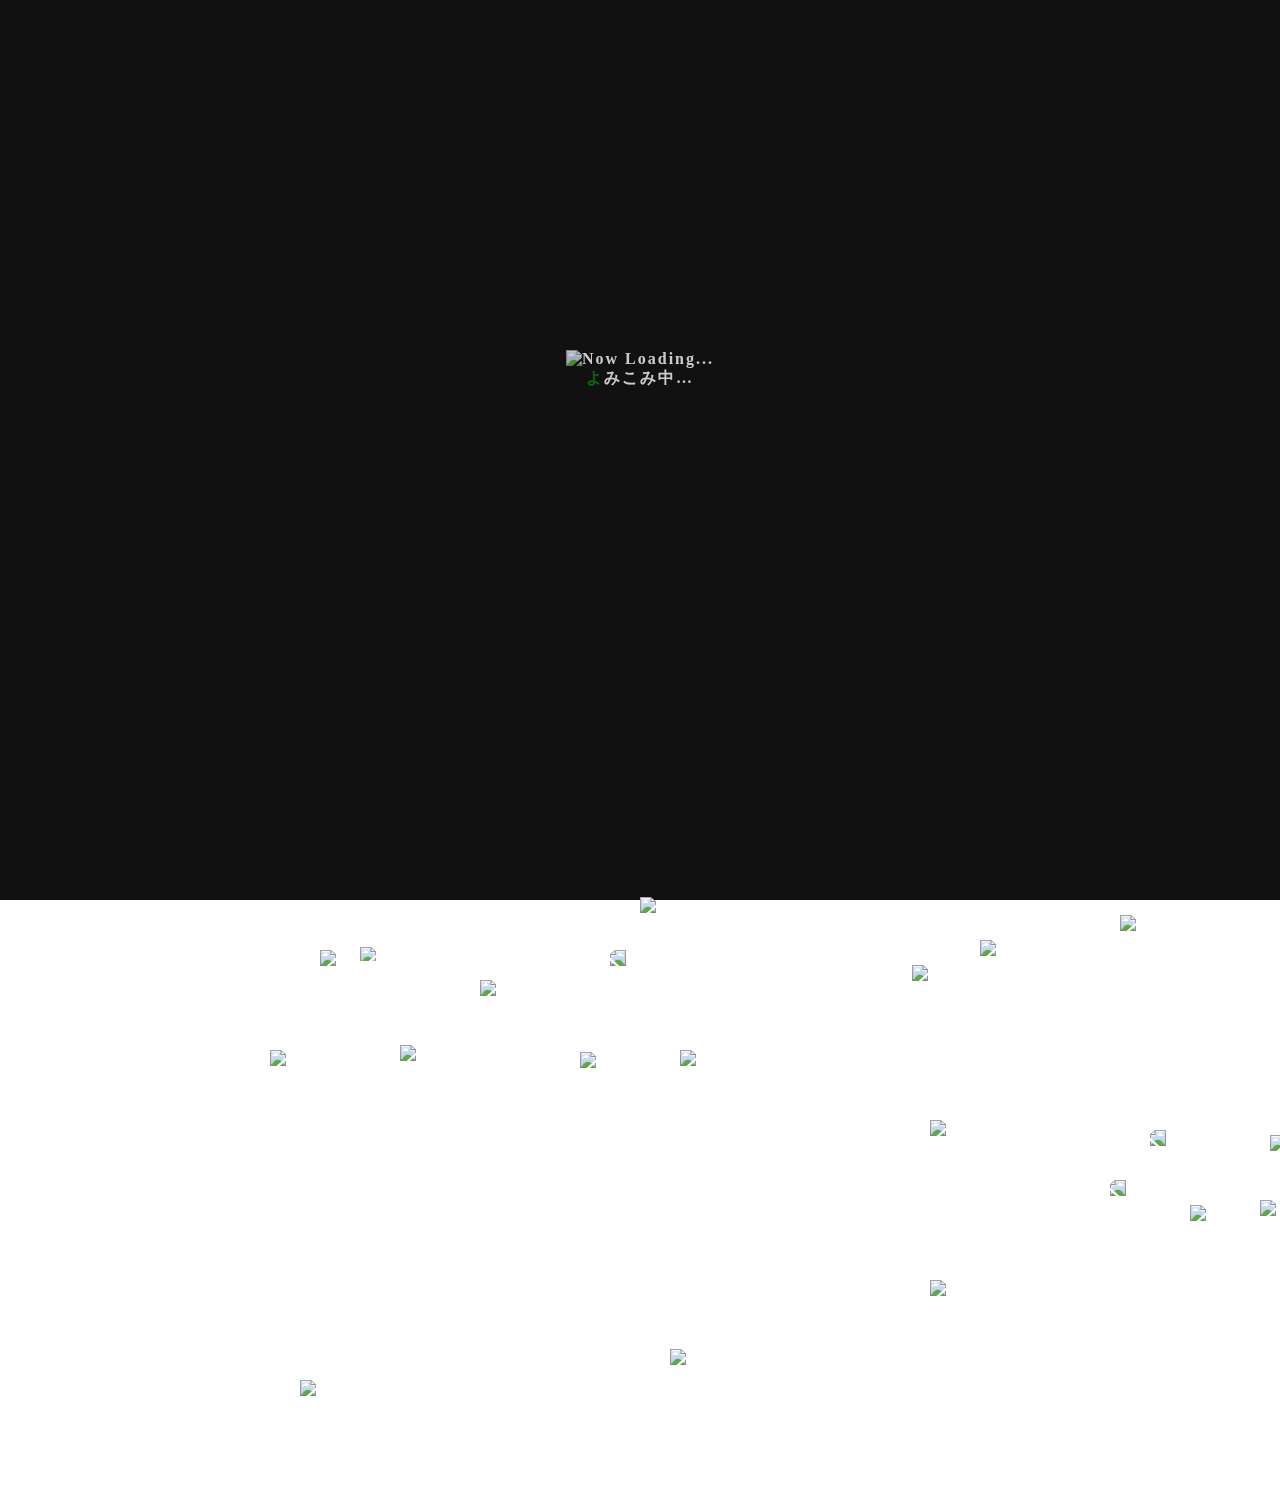
==== index.html @ 33601025 "Add files via upload" ====
<!DOCTYPE html>
<html lang="ja">
<head>
	<meta charset="utf-8">
    <meta name="viewport" content="width=device-width,initial-scale=2.0,minimum-scale=1.7">
    <link rel="shortcut icon" href="material/favicon.png">
	<title>かえるとつくし</title>
	<link rel="stylesheet" type="text/css" href="main.css" media="all">    
    <script src="http://ajax.googleapis.com/ajax/libs/jquery/1.11.1/jquery.min.js"></script>
        <script>
        $(function() {
          var h = $(window).height();

          $('#wrap').css('display','none');
          $('#loader-bg ,#loader').height(h).css('display','block');
        });

        $(window).load(function () { //全ての読み込みが完了したら実行
          $('#loader-bg').delay(900).fadeOut(800);
          $('#loader').delay(600).fadeOut(300);
          $('#wrap').css('display', 'block');
        });

        //10秒たったら強制的にロード画面を非表示
        $(function(){
          setTimeout('stopload()',10000);
        });

        function stopload(){
          $('#wrap').css('display','block');
          $('#loader-bg').delay(900).fadeOut(800);
          $('#loader').delay(600).fadeOut(300);
        }
        </script>
</head>
<body>
    <div id="loader-bg">
  <div id="loader">
    <img src="gif/walk3.gif" width="80" height="80" alt="Now Loading..." />
      <p><span id="green">よ</span>みこみ中…</p>
  </div>
</div>
<div id="wrap">
    <img src="material/background/back/back_resize.png"id="back_resize">

    
<!----------ここからつくし---------------------------------------------------->
    <img src="gif/t1.gif" id="t1">
    <img src="material/tsukushi/housi.png" id="housi">
    <img src="material/tsukushi/housi2.png" id="housi2">
     <img src="material/tsukushi/houshi3.png" id="housi3">
    <img src="material/tsukushi/ty2.png" id="ty2">
    <img src="material/tsukushi/houshi4.png" id="h4">
    <img src="gif/otama.gif" id="otama">
    <img src="material/tsukushi/t2.png" id="t2">
    <img src="material/tsukushi/t3.png" id="t3">
    <img src="material/tsukushi/t4.png" id="t4">
    <img src="material/tsukushi/t5.png" id="t5">

    
    
<!----------ここからカエル---------------------------------------------------->
    <img src="gif/yodare.gif" id="yodare">
    <img src="gif/anguri.gif" id="anguri">
     <img src="gif/walk.gif" id="walk">
    <img src="gif/rage.gif" id="rage">
    <a href="secret.html"><img src="gif/dig.gif" id="dig"></a>
    <img src="gif/pon.gif" id="pon">
    <img src="gif/banzai.gif" id="banzai">
    <img src="gif/banzai2.gif" id="banzai2">
    <img src="gif/kona.gif" id="kona">
    <img src="gif/sleep.gif" id="sleep">
    <img src="gif/kerobin.gif" id="kerobin">
    <img src="gif/nuku2.gif" id="nuku">
    <img src="gif/hipparo.gif" id="hipparo">
    <img src="gif/dig2.gif" id="dig2">
    <img src="gif/maze.gif" id="maze">
    <img src="gif/nabe.gif" id="nabe">
    <img src="gif/give.gif" id="give">
    <img src="gif/run2.gif" id="run">
    <img src="gif/poyo.gif" id="poyo">
 
    

    
    
<!----------背景---------------------------------------------------->    
    <img src="gif/kumo_1.gif" id="kumo1">
    <img src="gif/kumo_2.gif" id="kumo2">
    <img src="material/background/tree/tree1.png" id="tree1">
   <img src="material/background/back/rode.png" id="rode">
   <img src="material/background/back/saku2.png" id="saku">
    <img src="material/background/reaf/moko.png" id="moko">
    <img src="material/background/reaf/moko.png" id="moko2"><img src="material/background/reaf/moko.png" id="moko3"><img src="material/background/reaf/moko.png" id="moko4">
    <img src="material/background/reaf/kanban.png" id="kanban">
    <img src="material/background/yama/yama1.png" id="yama1">
   <img src="material/background/reaf/ha.png" id="ha">
    <img src="material/background/back/rode4.png" id="rode4">
    <img src="material/background/tree/tsubaki.png" id="tubaki">
    <img src="material/background/tree/tsubaki2.png" id="tubaki2">
    <img src="material/background/tree/tree2.png"  id="tree2">
    <img src="material/background/tree/tree3.png" id="tree3">
    <img src="material/background/reaf/ike2.png" id="ike">
    <img src="material/background/reaf/tuchi.png" id="tuchi">
    <img src="material/background/reaf/kanban2.png" id="kanban2">
    <img src="gif/kawa.gif" id="kawa">
   <img src="material/background/back/dodai.png" id="dodai">
    <img src="material/background/tree/tsubaki5.png" id="tsubaki4">
    <img src="gif/kumo4.gif" id="kumo4">
    <img src="material/background/back/ten.png" id="ten">
    <img src="material/background/back/rode5.png" id="rode5">
    <img src="material/background/reaf/ten.png" id="ten1">
    <img src="material/background/back/yama2.png" id="yama2">
    <img src="gif/wood.gif" id="wood">
    <img src="material/background/reaf/baketu.png" id="baketu">
    <img src="material/background/reaf/baketu2.png" id="baketu2">
    <img src="gif/sun.gif" id="sun">
    </div>
</body>
</html>
---- main.css ----
* {
	margin: 0;
	padding: 0;
}

body{
    background-image: url(material/background/back/back_color.png)
}

#loader-bg {
  display: none;
  position: fixed;
  width: 100%;
  height: 100%;
  top: 0px;
  left: 0px;
  background: #111111;
  z-index: 4;
}
#loader {
  display: none;
  position: fixed;
  top: 50%;
  left: 50%;
  width: 200px;
  height: 400px;
  margin-top: -100px;
  margin-left: -100px;
  text-align: center;
  color: #fff;
  z-index: 4;
  font-weight: 900;
  letter-spacing: 2px;
}

span#green{
    color: #008800	;
}

img#back_resize{
    position: absolute;
    height: 1500px;
    z-index: 3;
}


/*---------------------------------------------------ここからカエル----------------------------------------------------*/
img#yodare{
    position: absolute;
    height: 80px;
    top:330px;
    left:353px;
}
img#anguri{
    position: absolute;
    height: 100px;
    top:340px;
    left:260px;
}
img#walk{position: absolute;
    height: 100px;
    top:620px;
    left:410px;
    z-index: 1;}
img#sleep{position: absolute;
    height: 60px;
    top:466px;
    left:770px;
    transform:rotate(15deg) ;
    z-index: 1;}
img#dig{position: absolute;
    height: 105px;
    top:897px;
    left:640px;
    z-index: 5}
img#rage{position: absolute;
    height: 120px;
    top:880px;
    left:330px;
    z-index: 1}
img#pon{position: absolute;
    height: 100px;
    top:980px;
    left:480px;
    z-index: 1}
img#banzai{position: absolute;
    height: 150px;
    top:950px;
    left:320px;
    z-index: 1}
img#banzai2{position: absolute;
    height: 140px;
    top:950px;
    left:610px;
    z-index: 1;
    transform: scale(-1, 1);}
img#kerobin{position: absolute;
    height: 100px;
    top:1180px;
    left:1110px;
    z-index: 1;
    transform: scale(-1, 1);}
img#nuku{position: absolute;
    height: 100px;
    top:1130px;
    left:1150px;
    z-index: 1;
    transform: scale(-1, 1);}
img#hipparo{
    position: absolute;
    height: 120px;
    top:1135px;
    left:1270px;
    z-index: 1;
}
img#dig2{
    position: absolute;
    height: 150px;
    top:1225px;
    left:1490px;
    z-index: 2;
}
img#poyo{
    position: absolute;
    height: 120px;
    top:1280px;
    left:930px;
    z-index: 2;
}
img#kona{
    position: absolute;
    height: 125px;
    top:825px;
    left:527px;
    z-index: 1;
}
img#otama{
    position: absolute;
    height: 90px;
    top:795px;
    left:837px;
    z-index: 1;
    }
img#run{
    position: absolute;
    height: 90px;
    top:705px;
    left:1117px;
    z-index: 1;
    }
img#maze{
    position: absolute;
    height: 60px;
    top:526px;
    left:1201px;
    z-index: 1;
    }
img#nabe{
    position: absolute;
    height: 130px;
    top:485px;
    left:1121px;
    z-index: 1;
    }
img#sit{
    position: absolute;
    height: 50px;
    top:495px;
    left:1503px;
    z-index: 2;
    }
img#give{
    position: absolute;
    height: 60px;
    top:610px;
    left:1263px;
    z-index: 2;
    }
img#take{
    position: absolute;
    height: 80px;
    top:590px;
    left:1653px;
    z-index: 2;
    }
img#tum{
    position: absolute;
    height: 90px;
    top:639px;
    left:743px;
    z-index: 2;
    }


/*---------------------------------------------------ここからつくし----------------------------------------------------*/
img#t1{
    position: absolute;
    height: 350px;
    top:147px;
    left:165px;
}
img#housi{
    position: absolute;
    height: 100px;
    top:365px;
    left:420px;
}
img#housi2{
    position: absolute;
    height: 100px;
    top:380px;
    left:220px;
}
img#housi3{
    position: absolute;
    height: 100px;
    top:390px;
    left:310px;
}
img#h4{position: absolute;
    height: 85px;
    top:860px;
    left:470px;
    z-index: 1;}
img#t2{
    position: absolute;
    height: 85px;
    top:1205px;
    left:1190px;
    z-index: 1;
}
img#t3{
    position: absolute;
    height: 120px;
    top:1200px;
    left:1260px;
    z-index: 2;
}
img#t4{
    position: absolute;
    height: 90px;
    top:1120px;
    left:1320px;
    z-index: 1;
}
img#t5{
    position: absolute;
    height: 80px;
    top:1220px;
    left:1380px;
    z-index: 2;
}
img#ty1{
    position: absolute;
    height: 90px;
    top:815px;
    left:1110px;
    z-index: 1;
}
img#ty2{
    position: absolute;
    height: 70px;
    top:915px;
    left:1120px;
    z-index: 1;
}

/*---------------------------------------------------背景----------------------------------------------------*/
img#kumo1{
    position: absolute;
    height: 180px;
    top:200px;
    left:60px;
}

img#kumo2{
    position: absolute;
    height: 130px;
    top:250px;
    left:390px;
}
img#tree1{
    position: absolute;
    height: 150px;
    top:325px;
    left:110px;
}
img#tree4{
    position: absolute;
    height: 120px;
    top:590px;
    left:650px;
}
img#tree2{
    position: absolute;
    height: 150px;
    top:480px;
    left:400px;
}
img#tree3{
    position: absolute;
    height: 190px;
    top:599px;
    left:100px;}
img#tree6{
    position: absolute;
    height: 180px;
    top:639px;
    left:300px;}
img#rode{
    position: absolute;
    height: 350px;
    top:460px;
    left:189px;
    z-index: -1;
    }
img#ha{
     position: absolute;
    height: 60px;
    top:469px;
    left:770px;
    transform:rotate(10deg); 
}
img#kanban{
     position: absolute;
    height: 130px;
    top:610px;
    left:540px;
}
img#kanban2{
     position: absolute;
    height: 210px;
    top:881px;
    left:1119px;
}
img#saku{
     position: absolute;
    height: 500px;
    top:720px;
    left:120px;
}

img#ike{
      position: absolute;
    height: 550px;
    top:940px;
    left:980px;
}
img#moko{
    position: absolute;
    height: 50px;
    z-index: 1;
    top:1050px;
    left: 270px;
}
img#moko2{
    position: absolute;
    height: 50px;
    z-index: 1;
    top:1045px;
    left: 400px;
}
img#moko3{
    position: absolute;
    height: 35px;
    z-index: 1;
    top:1052px;
    left: 580px;
}
img#moko4{
    position: absolute;
    height: 40px;
    z-index: 1;
    top:1050px;
    left: 680px;
}
img#rode2{
    position: absolute;
    height: 550px;
    top:490px;
    left: 670px;
    z-index: -1;
}
img#wood{
    position: absolute;
    height: 250px;
    top:466px;
    left: 992px;
}

img#tesuto{  position: absolute;
    height: 550px;
    top:100px;
    left: 1500px;}
img#kumo4{
    position: absolute;
    height: 110px;
    top:220px;
    left: 600px;
}
img#tree5{
    position: absolute;
    height: 130px;
    top:486px;
    left: 570px;
}
img#ana{
    position: absolute;
    height: 35px;
    top:574px;
    left: 580px;
}
img#rock{ position: absolute;
    height: 39px;
    top:520px;
    left:1491px;
    z-index: 1;}

img#rock2{ position: absolute;
    height: 50px;
    top:575px;
    left:1451px;
    z-index: 1;}
img#baketu{
    position: absolute;
    height: 30px;
    top:660px;
    left:1243px;
    z-index: 2;
    }
img#baketu2{
    position: absolute;
    height: 30px;
    top:640px;
    left:1303px;
    z-index: 2;
    }
img#siru{
     position: absolute;
    height: 5px;
    top:570px;
    left:1523px;
    z-index: 2;
}
img#siru2{
     position: absolute;
    height: 4px;
    top:575px;
    left:1503px;
    z-index: 2;
}
img#tsubaki{position: absolute;
    height: 60px;
    top:595px;
    left:1461px;
    z-index: 1;}
img#tsubaki2{position: absolute;
    height: 70px;
    top:675px;
    left:1441px;
    z-index: 1;}
img#tsubaki3{position: absolute;
    height: 80px;
    top:805px;
    left:1481px;
    z-index: 1;}

img#rode3{position: absolute;
    height: 80px;
    top:488px;
    left:1321px;
    z-index: 1;
    
}
img#kumo5{
    position: absolute;
    height: 80px;
    top:320px;
    left: 1500px;
    
}
img#yama1{
     position: absolute;
    height: 260px;
    top:372px;
    left: 440px;
    z-index: -1;
    
}
img#rode4{ position: absolute;
    height: 330px;
    top:629px;
    left: 560px;
    z-index: -1;
    }
img#tubaki{ position: absolute;
    height: 60px;
    top:729px;
    left: 320px;
    z-index: -1;
    }
img#tubaki2{ position: absolute;
    height: 50px;
    top:529px;
    left: 190px;
    z-index: -1;
    }
img#tuchi{ position: absolute;
    height: 14px;
    top:947px;
    left: 360px;
    z-index: 1;
    }
img#kawa{ position: absolute;
    height: 150px;
    top:1349px;
    left: 670px;
    z-index: 1;
    }
img#dodai{ position: absolute;
    height: 660px;
    top:820px;
    left: -50px;
    z-index: 1;
    }
img#tsubaki4{ position: absolute;
    height: 70px;
    top:1380px;
    left: 300px;
    z-index: 1;
    }
img#ten{ position: absolute;
    height: 120px;
    top:1120px;
    left: 930px;
    z-index: 1;
    }
img#rode5{ position: absolute;
    height: 130px;
    top:865px;
    left: 1042px;
    z-index: -1;
    }
img#ten1{ position: absolute;
    height: 130px;
    top:965px;
    left: 912px;
    z-index: -1;
    }
img#yama2{ position: absolute;
    height: 340px;
    top:579px;
    left: 736px;
    z-index: -1;
    }
img#sun{ position: absolute;
    height: 240px;
    top:179px;
    left: 1206px;
    z-index: -1;
    }
img#sen1{ position: absolute;
    height: 160px;
    top:700px;
    left: 736px;
    z-index: -1;
    }
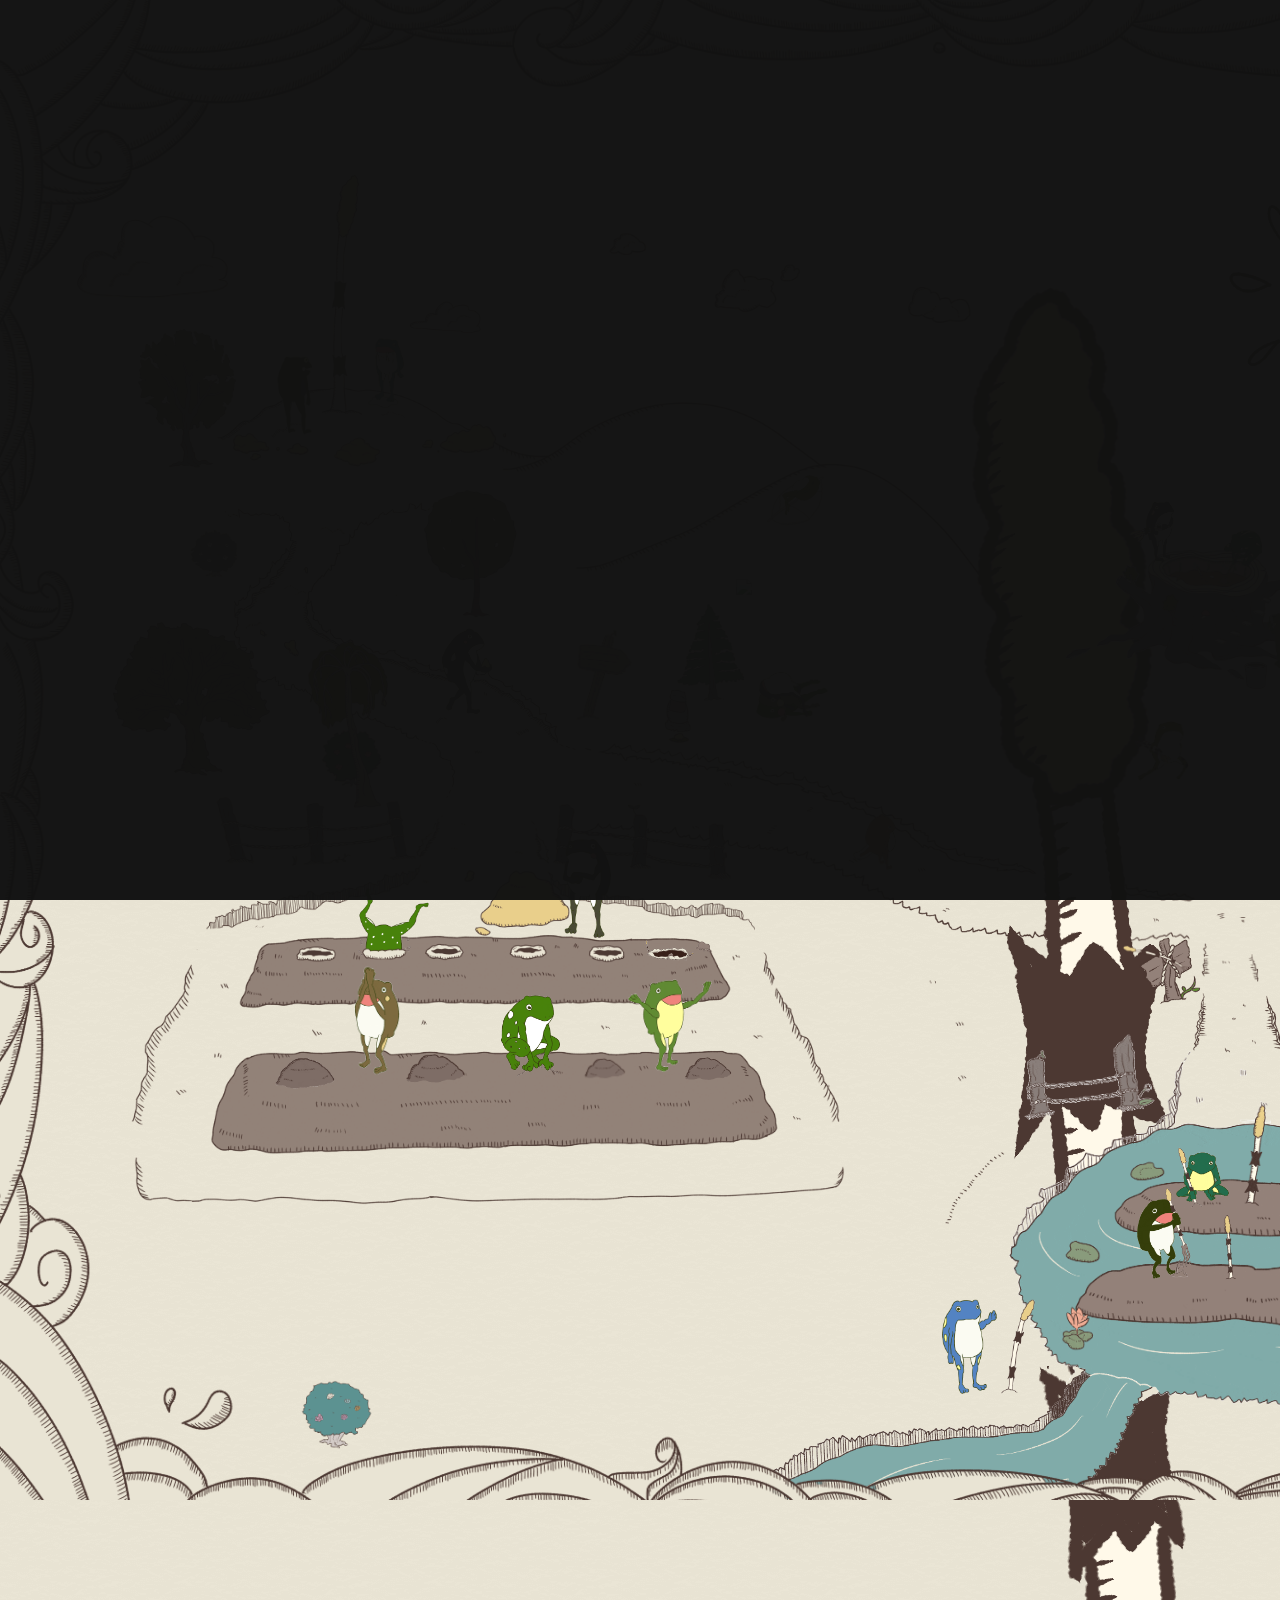
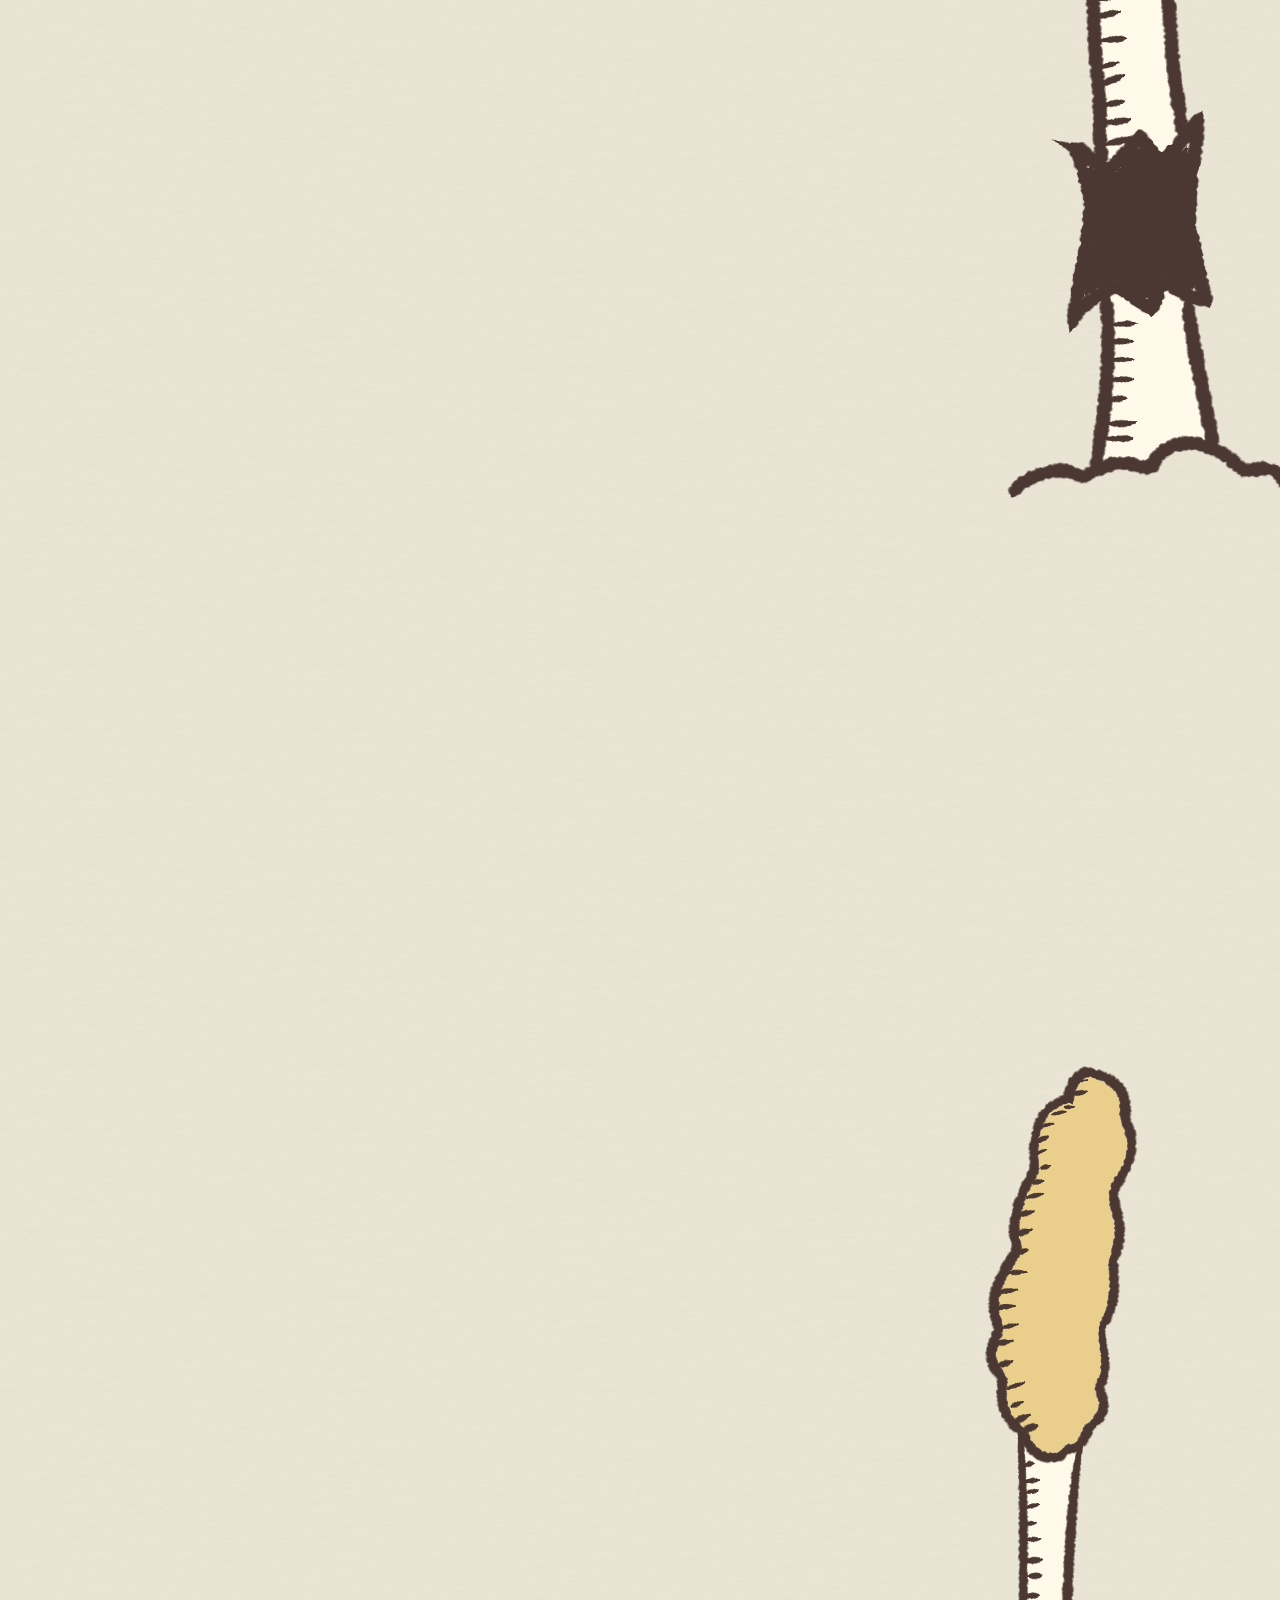
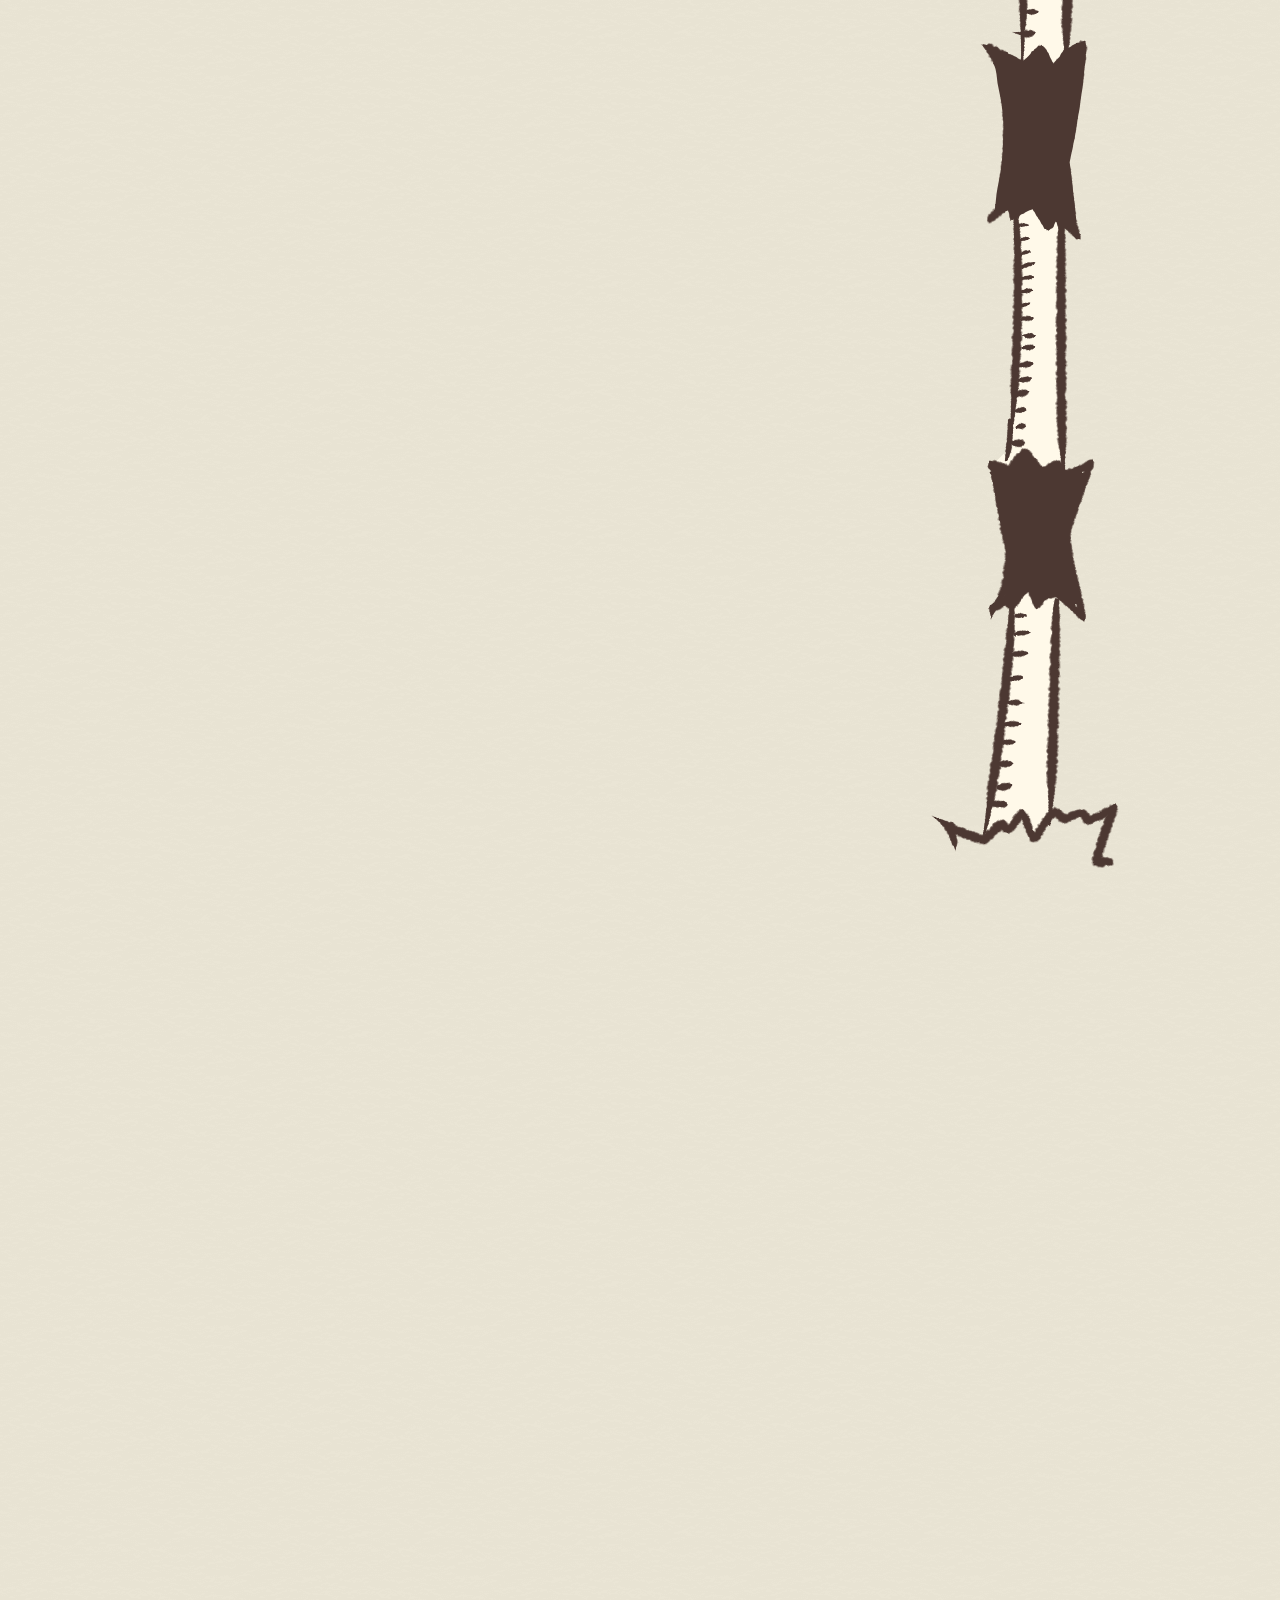
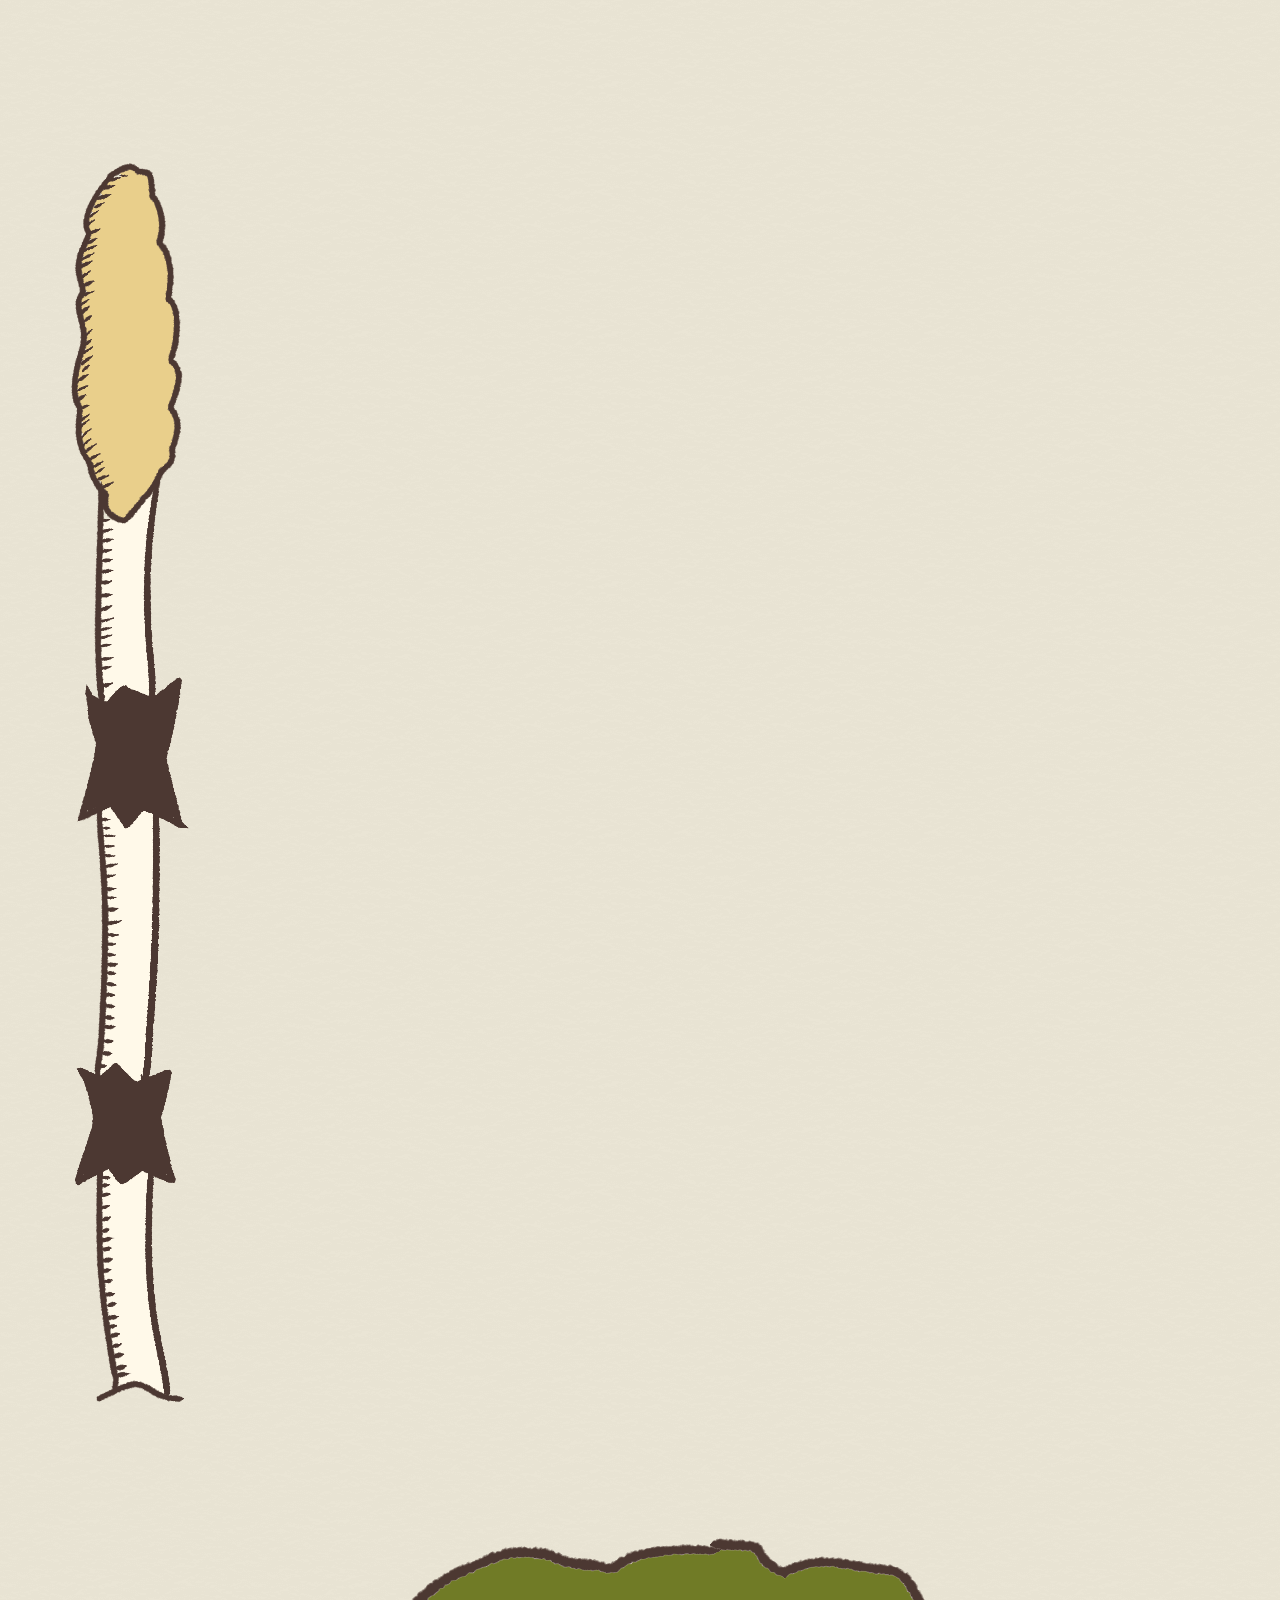
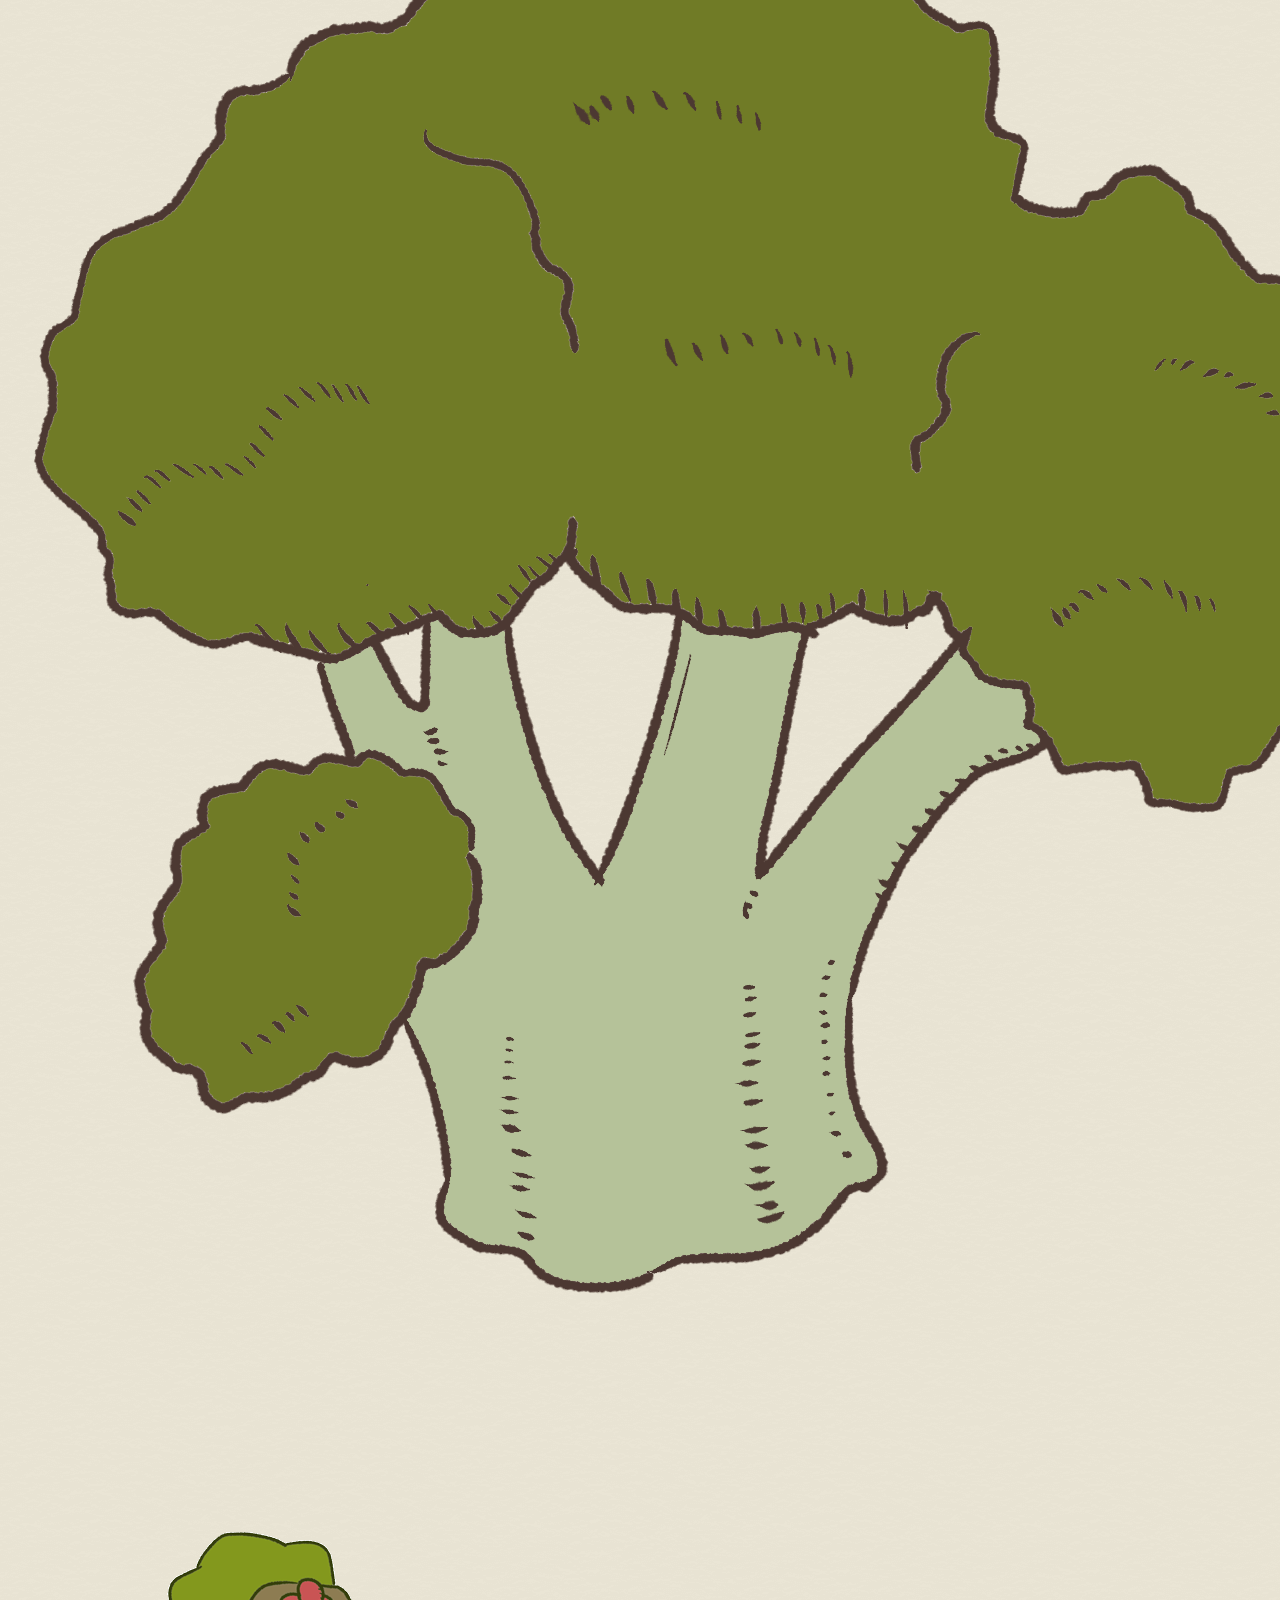
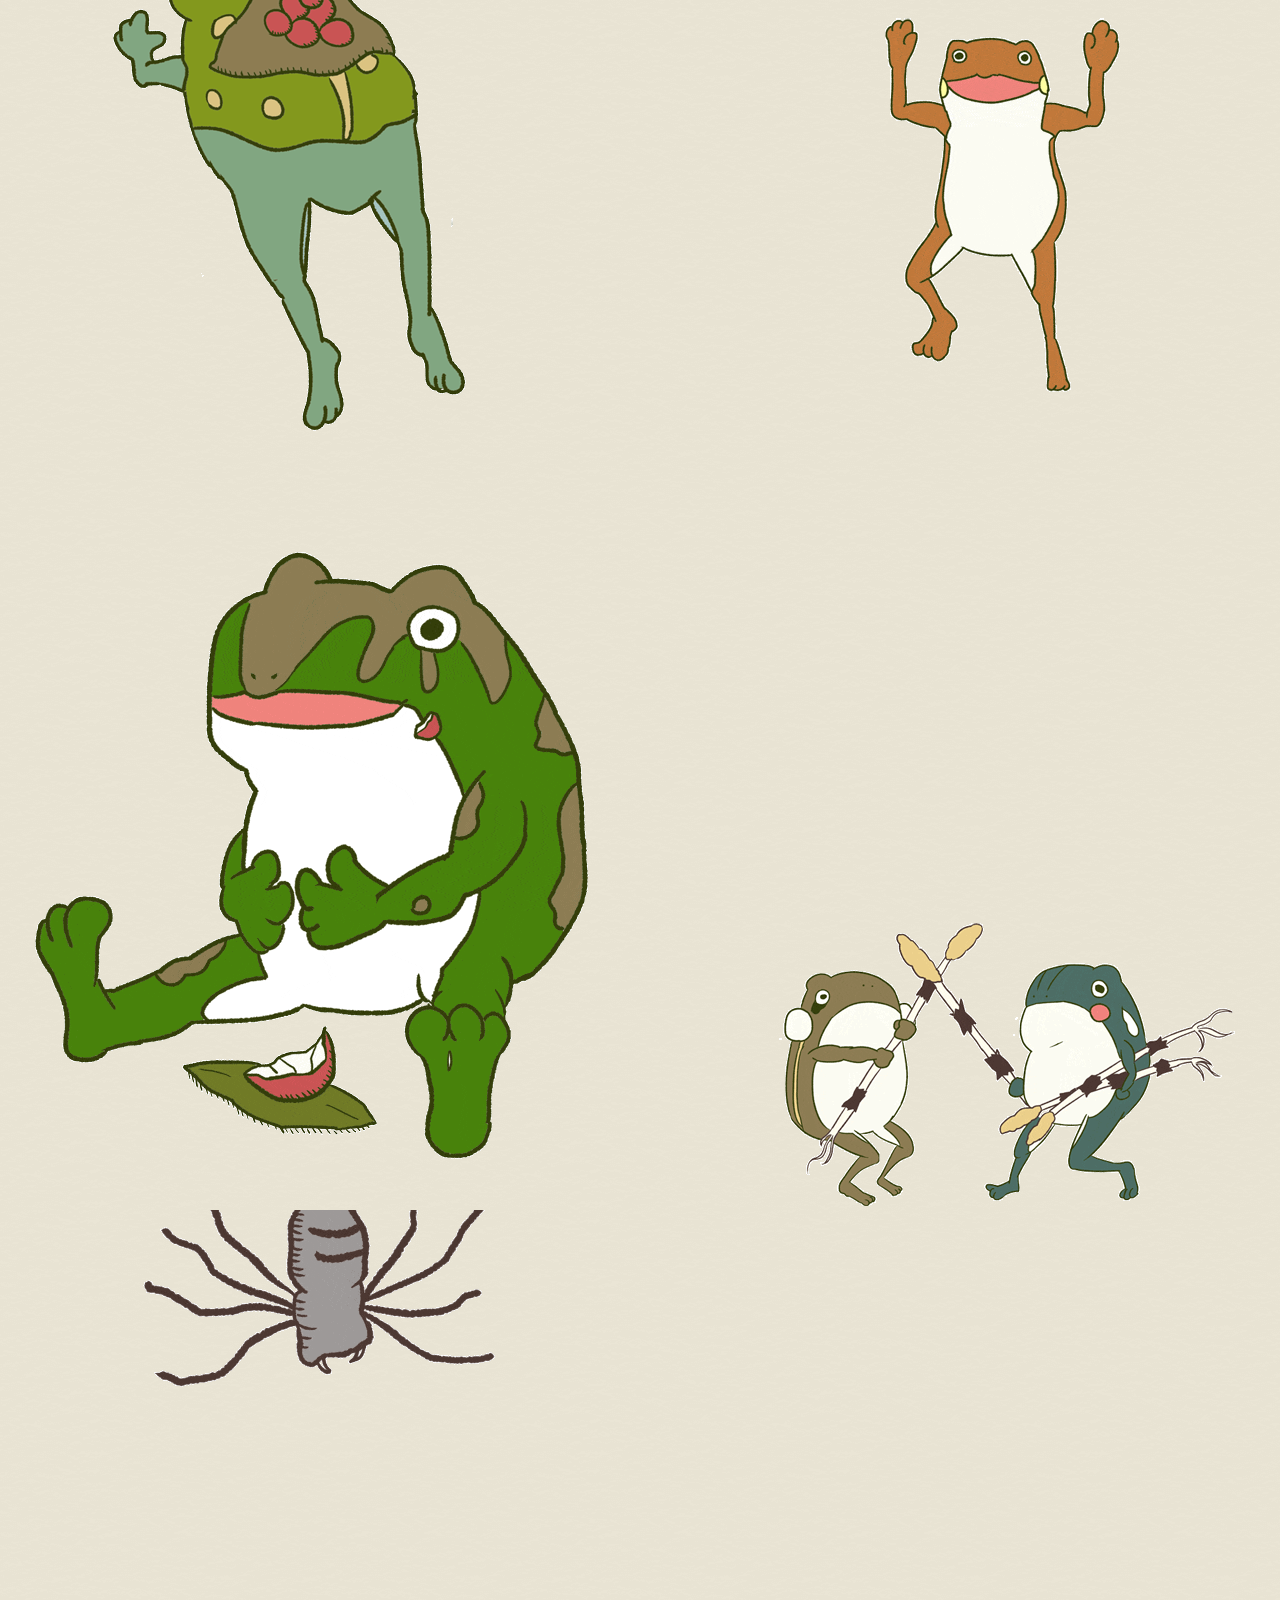
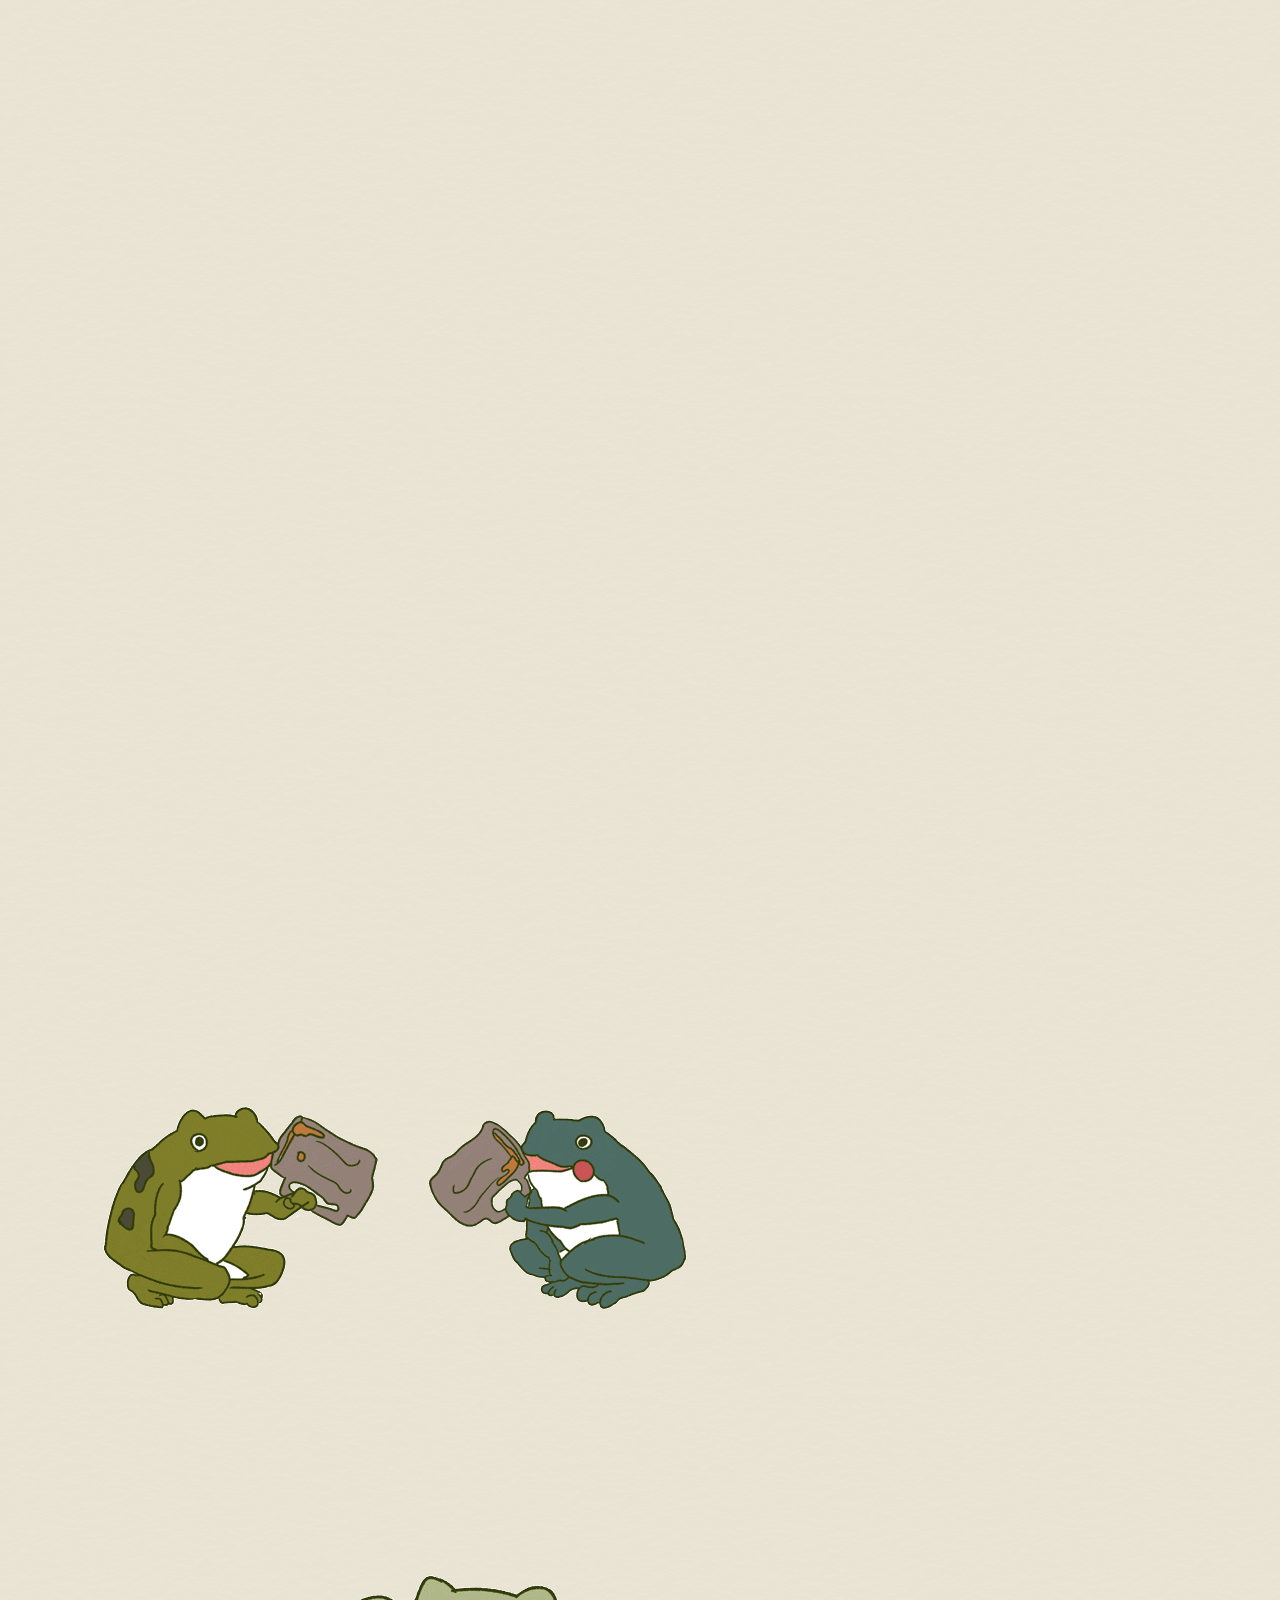
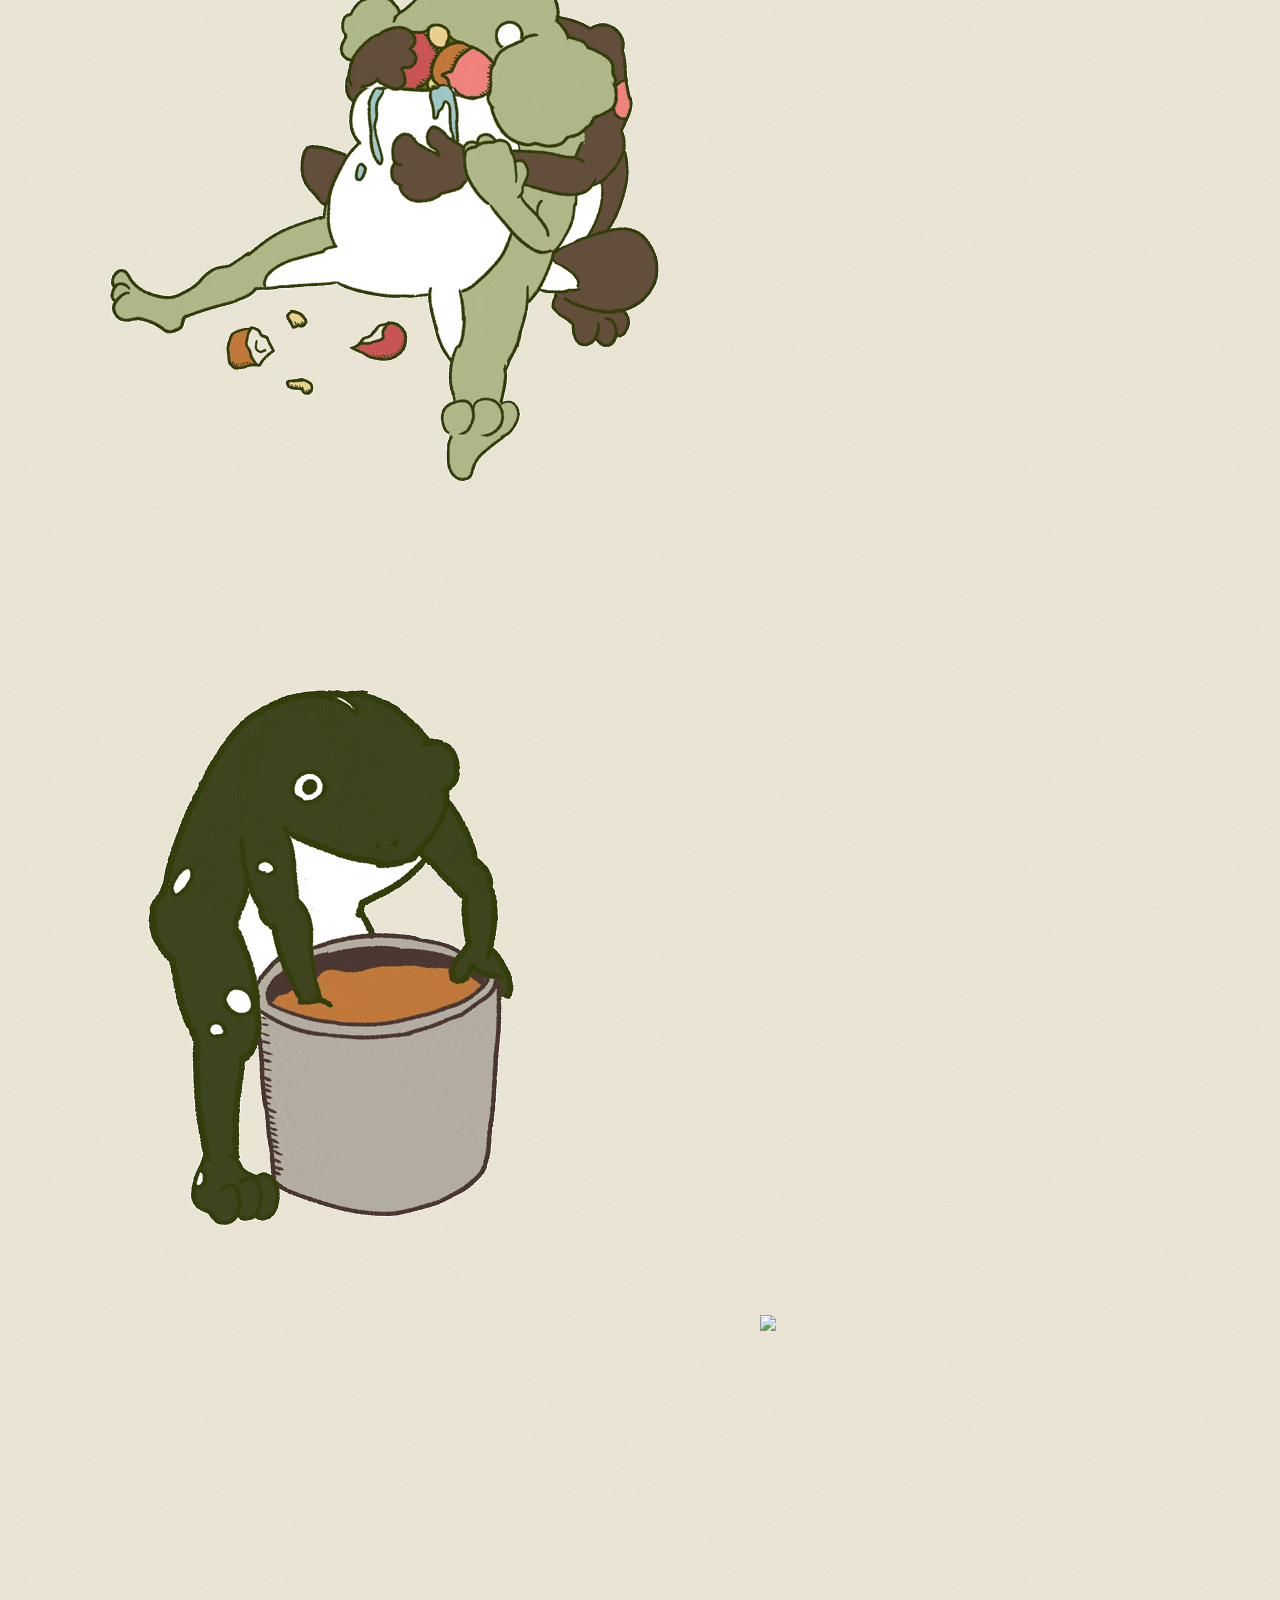
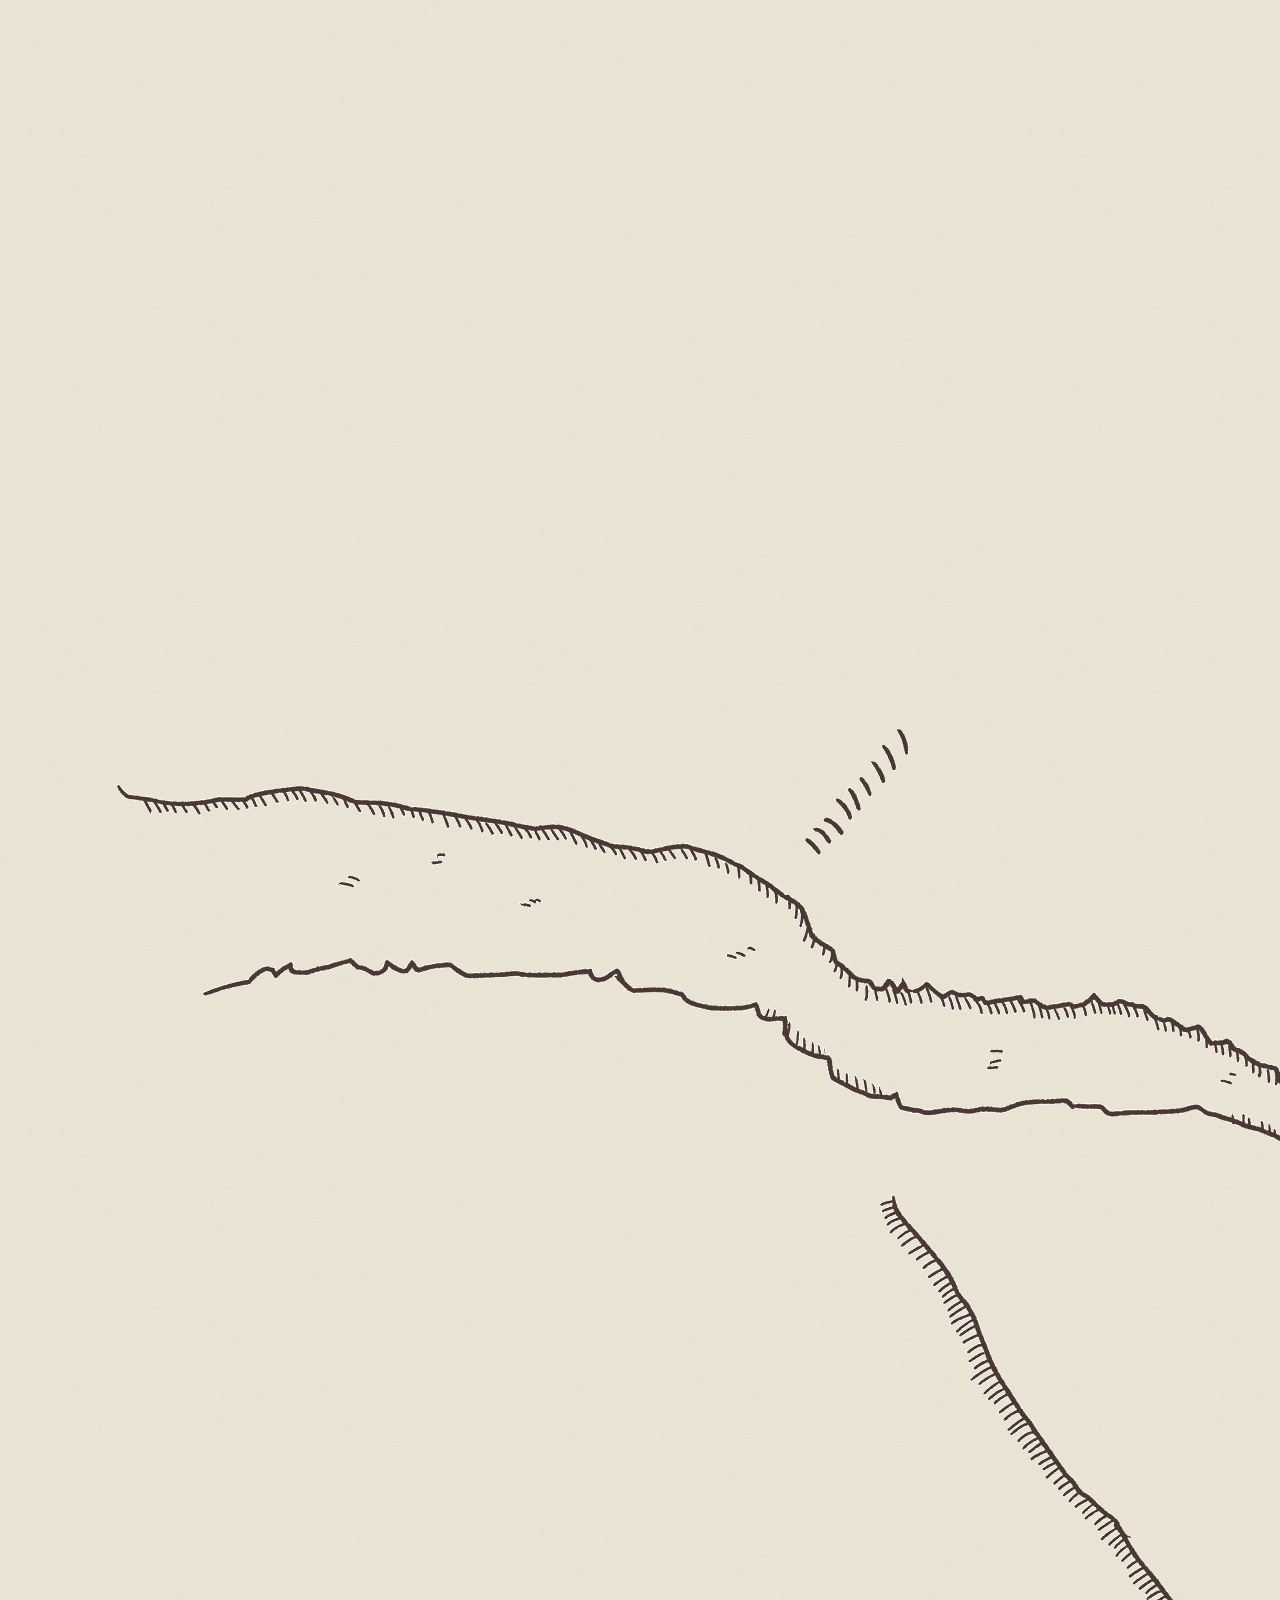
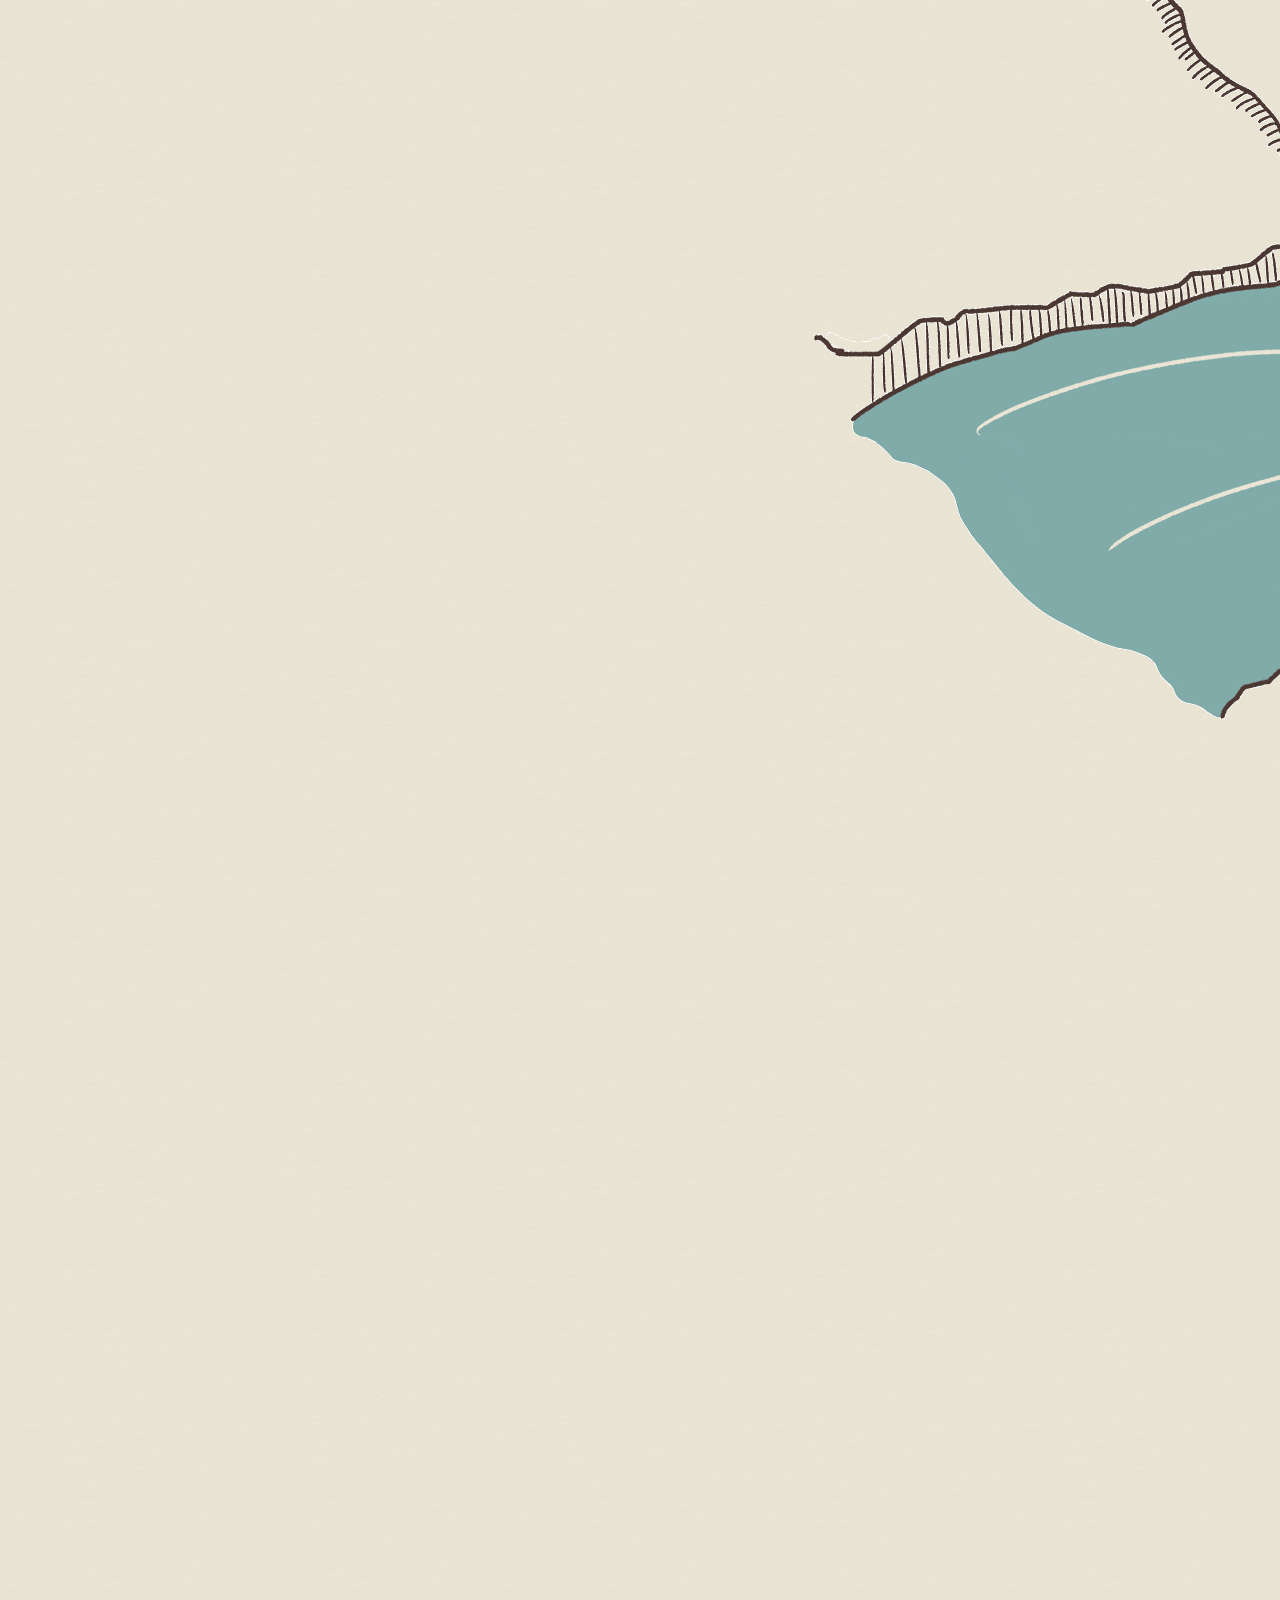
==== commit 5f028e68: "Add files via upload" ====
--- a/index.html
+++ b/index.html
@@ -2,11 +2,25 @@
 <html lang="ja">
 <head>
 	<meta charset="utf-8">
-    <meta name="viewport" content="width=device-width,initial-scale=2.0,minimum-scale=1.7">
+    <meta name="viewport" content="width=device-width,initial-scale=0.7,minimum-scale=1.2,maximum-scale=1.2,">
+    <meta name="apple-mobile-web-app-capable" content="yes">
     <link rel="shortcut icon" href="material/favicon.png">
-	<title>かえるとつくし</title>
-	<link rel="stylesheet" type="text/css" href="main.css" media="all">    
-    <script src="http://ajax.googleapis.com/ajax/libs/jquery/1.11.1/jquery.min.js"></script>
+   <title>かえるとつくし</title>
+	<link rel="stylesheet" type="text/css" href="main.css" media="all">   
+    
+    <script src="http://ajax.googleapis.com/ajax/libs/jquery/1.11.1/jquery.min.js">
+    </script>
+    
+<!-------------カラーボックス----------->
+
+    <link href="example1/colorbox.css" rel="stylesheet" />
+    <script src="jquery.colorbox-min.js"></script>
+    <script src="jquery.colorbox-ja.js"></script>
+
+    <script src="jquery.colorbox-min.js"></script>
+    <script src="jquery.colorbox-ja.js"></script>
+
+   
         <script>
         $(function() {
           var h = $(window).height();
@@ -31,17 +45,84 @@
           $('#loader-bg').delay(900).fadeOut(800);
           $('#loader').delay(600).fadeOut(300);
         }
+            
+            //つくしの画像を変える関数
+        function toggle_func(moko,tukusi){
+            $("#se1")[0].play();//音を再生
+            /*cssのtoggle_tukusiをつけたり消したりする*/
+            $(moko).toggleClass('toggle_tukusi');
+            $(tukusi).toggleClass('toggle_tukusi');
+            //つくしを10秒後に消す
+            if($(tukusi).hasClass('toggle_tukusi') == false){//つくしがtoggle_tukusiを持ってなかったら
+                setTimeout(function(){
+                    $(moko).removeClass('toggle_tukusi');//土の方を表示
+                    $(tukusi).addClass('toggle_tukusi');// つくしを非表示
+                },10000);
+            }
+        }
+        
+    /*飛ばないようにするやつ
+     $(function(){
+        var anchor = $('a'); 
+        anchor.each(function(){
+            var url = $(this).attr('href');
+            $(this).removeAttr('href');
+            $(this).click(function(){
+                location.href = url;
+            });
+        });
+});
+ */
+    //カラーボックス
+    
+    $(document).ready(function(){
+        /*
+        $("a").click(function(event){
+        event.preventDefault();
+      });*/
+      $(".iframe").colorbox({iframe:true, width:"70%px", height:"80%"});
+   });
+            
+            
+            //カブトムシ
+            /*
+            function fall_anime(my_id){
+                if(!$("#kabuto").length){
+                    $(my_id).after(" <img src='gif/kabuto.gif' id='kabuto'>");
+                }else{
+                     $("#kabuto").click(function(){
+                        $(this).remove();
+                    });
+                }
+            }*/
+            function fall_anime(my_id){
+            $(my_id).toggleClass('toggle_tukusi');
+        }
+            
+           
+            function fall_anime(my_id){
+                $(my_id).after(" ");
+            }
+   
         </script>
 </head>
+
+    
 <body>
+    <script>
+  window.onload = function(){
+  window.scrollTo(0,0);
+}
+</script>
+    
     <div id="loader-bg">
-  <div id="loader">
-    <img src="gif/walk3.gif" width="80" height="80" alt="Now Loading..." />
-      <p><span id="green">よ</span>みこみ中…</p>
-  </div>
-</div>
-<div id="wrap">
-    <img src="material/background/back/back_resize.png"id="back_resize">
+      <div id="loader">
+        <img src="gif/rode.gif" width="80" height="80" alt="Now Loading..." />
+          <p>よみこみ中…</p>
+      </div>
+    </div>
+    <div id="wrap">
+        <img src="material/background/back/back_resize.png"id="back_resize">
 
     
 <!----------ここからつくし---------------------------------------------------->
@@ -56,15 +137,20 @@
     <img src="material/tsukushi/t3.png" id="t3">
     <img src="material/tsukushi/t4.png" id="t4">
     <img src="material/tsukushi/t5.png" id="t5">
-
-    
+    
+        <!-- つくし生えてくる -->
+    <img src="material/tsukushi/t2.png" id="t6" class="toggle_tukusi" onclick="toggle_func(moko,t6);">
+    <img src="material/tsukushi/t3.png" id="t7" class="toggle_tukusi" onclick="toggle_func(moko2,t7);">
+    <img src="material/tsukushi/t4.png" id="t8" class="toggle_tukusi" onclick="toggle_func(moko3,t8);">
+    <img src="material/background/tree/tsubaki6.png" id="t9" class="toggle_tukusi" onclick="toggle_func(moko4,t9);">
+
     
 <!----------ここからカエル---------------------------------------------------->
     <img src="gif/yodare.gif" id="yodare">
     <img src="gif/anguri.gif" id="anguri">
      <img src="gif/walk.gif" id="walk">
     <img src="gif/rage.gif" id="rage">
-    <a href="secret.html"><img src="gif/dig.gif" id="dig"></a>
+    <a class="iframe" href="secret.html"><img src="gif/dig.gif" id="dig"></a>
     <img src="gif/pon.gif" id="pon">
     <img src="gif/banzai.gif" id="banzai">
     <img src="gif/banzai2.gif" id="banzai2">
@@ -79,6 +165,17 @@
     <img src="gif/give.gif" id="give">
     <img src="gif/run2.gif" id="run">
     <img src="gif/poyo.gif" id="poyo">
+    <img src="gif/swim.gif" id="swim">
+    <img src="gif/take.gif" id="take">
+    <img src="gif/sit.gif" id="sit">
+    <img src="gif/dance.gif" id="dance">
+    <img src="gif/tum.gif" id="tum">
+    <img src="gif/gora.gif" id="gora">
+    <img src="gif/battle.gif" id="battle">
+    <img src="gif/kumo.gif" id="kumo">
+    <img src="gif/drink.gif" id="drink">
+    <img src="gif/eat2.gif" id="eat2">
+    <img src="gif/maze2.gif" id="maze2">
  
     
 
@@ -90,8 +187,11 @@
     <img src="material/background/tree/tree1.png" id="tree1">
    <img src="material/background/back/rode.png" id="rode">
    <img src="material/background/back/saku2.png" id="saku">
-    <img src="material/background/reaf/moko.png" id="moko">
-    <img src="material/background/reaf/moko.png" id="moko2"><img src="material/background/reaf/moko.png" id="moko3"><img src="material/background/reaf/moko.png" id="moko4">
+  <img src="gif/moko.gif" id="moko" onclick="toggle_func(moko,t6);">
+    <img src="material/background/reaf/moko.png" id="moko2" onclick="toggle_func(moko2,t7);">
+    <img src="material/background/reaf/moko.png" id="moko3" onclick="toggle_func(moko3,t8);">
+    <img src="material/background/reaf/moko.png" id="moko4" onclick="toggle_func(moko4,t9);">
+    
     <img src="material/background/reaf/kanban.png" id="kanban">
     <img src="material/background/yama/yama1.png" id="yama1">
    <img src="material/background/reaf/ha.png" id="ha">
@@ -100,7 +200,7 @@
     <img src="material/background/tree/tsubaki2.png" id="tubaki2">
     <img src="material/background/tree/tree2.png"  id="tree2">
     <img src="material/background/tree/tree3.png" id="tree3">
-    <img src="material/background/reaf/ike2.png" id="ike">
+    <img src="gif/ike.gif" id="ike">
     <img src="material/background/reaf/tuchi.png" id="tuchi">
     <img src="material/background/reaf/kanban2.png" id="kanban2">
     <img src="gif/kawa.gif" id="kawa">
@@ -115,6 +215,42 @@
     <img src="material/background/reaf/baketu.png" id="baketu">
     <img src="material/background/reaf/baketu2.png" id="baketu2">
     <img src="gif/sun.gif" id="sun">
+    <a a class="iframe" href="http://im2007.heteml.net/wc/nge/semiten/secret2.html"><img src="material/background/back/ana2.png" id="ana2"></a>
+    <img src="gif/oka.gif" id="oka">
+    <img src="material/background/reaf/zyu.png" id="zyu">
+    <img src="material/background/reaf/rock.png" id="rock">
+    <img src="material/background/reaf/rock2.png" id="rock2">
+    <img src="gif/kumo6.gif" id="kumo6">
+    <img src="material/background/reaf/pachi1.png" id="pachi1">
+    <img src="material/background/reaf/has.png" id="has">
+    <img src="gif/hamon.gif" id="hamon">
+    <img src="material/background/back/siru.png" id="shiru"> <img src="material/background/back/siru.png" id="shiru2">
+    
+     <img src="gif/tree.gif" id="tsubaki6" onclick="fall_anime(kabuto)">
+    <img src="gif/kabuto.gif" id="kabuto" class="toggle_tukusi">
+    
+
+
+        
+    <img src="material/background/tree/tree4.png" id="tree4">
+      <img src="material/background/tree/tree6.png" id="tree6">
+    <img src="gif/eat.gif" id="eat">
+    <img src="gif/kumo8.gif" id="kumo8">
+    <img src="gif/swim2.gif" id="swim2">
+    <img src="material/background/back/kinomi.png" id="kinomi">
+    <img src="gif/on.gif" id="on">
+    <img src="gif/ha2.gif" id="ha2">
+    <img src="material/background/reaf/pachi3.png" id="pachi3">
+       <img src="gif/hand.gif" id="hand">
+   
+     
+    
+    
+                                                       
+    
     </div>
+    
+     <!-- 音のファイル -->
+    <audio src="kouka.mp3" id="se1"></audio>
 </body>
 </html>